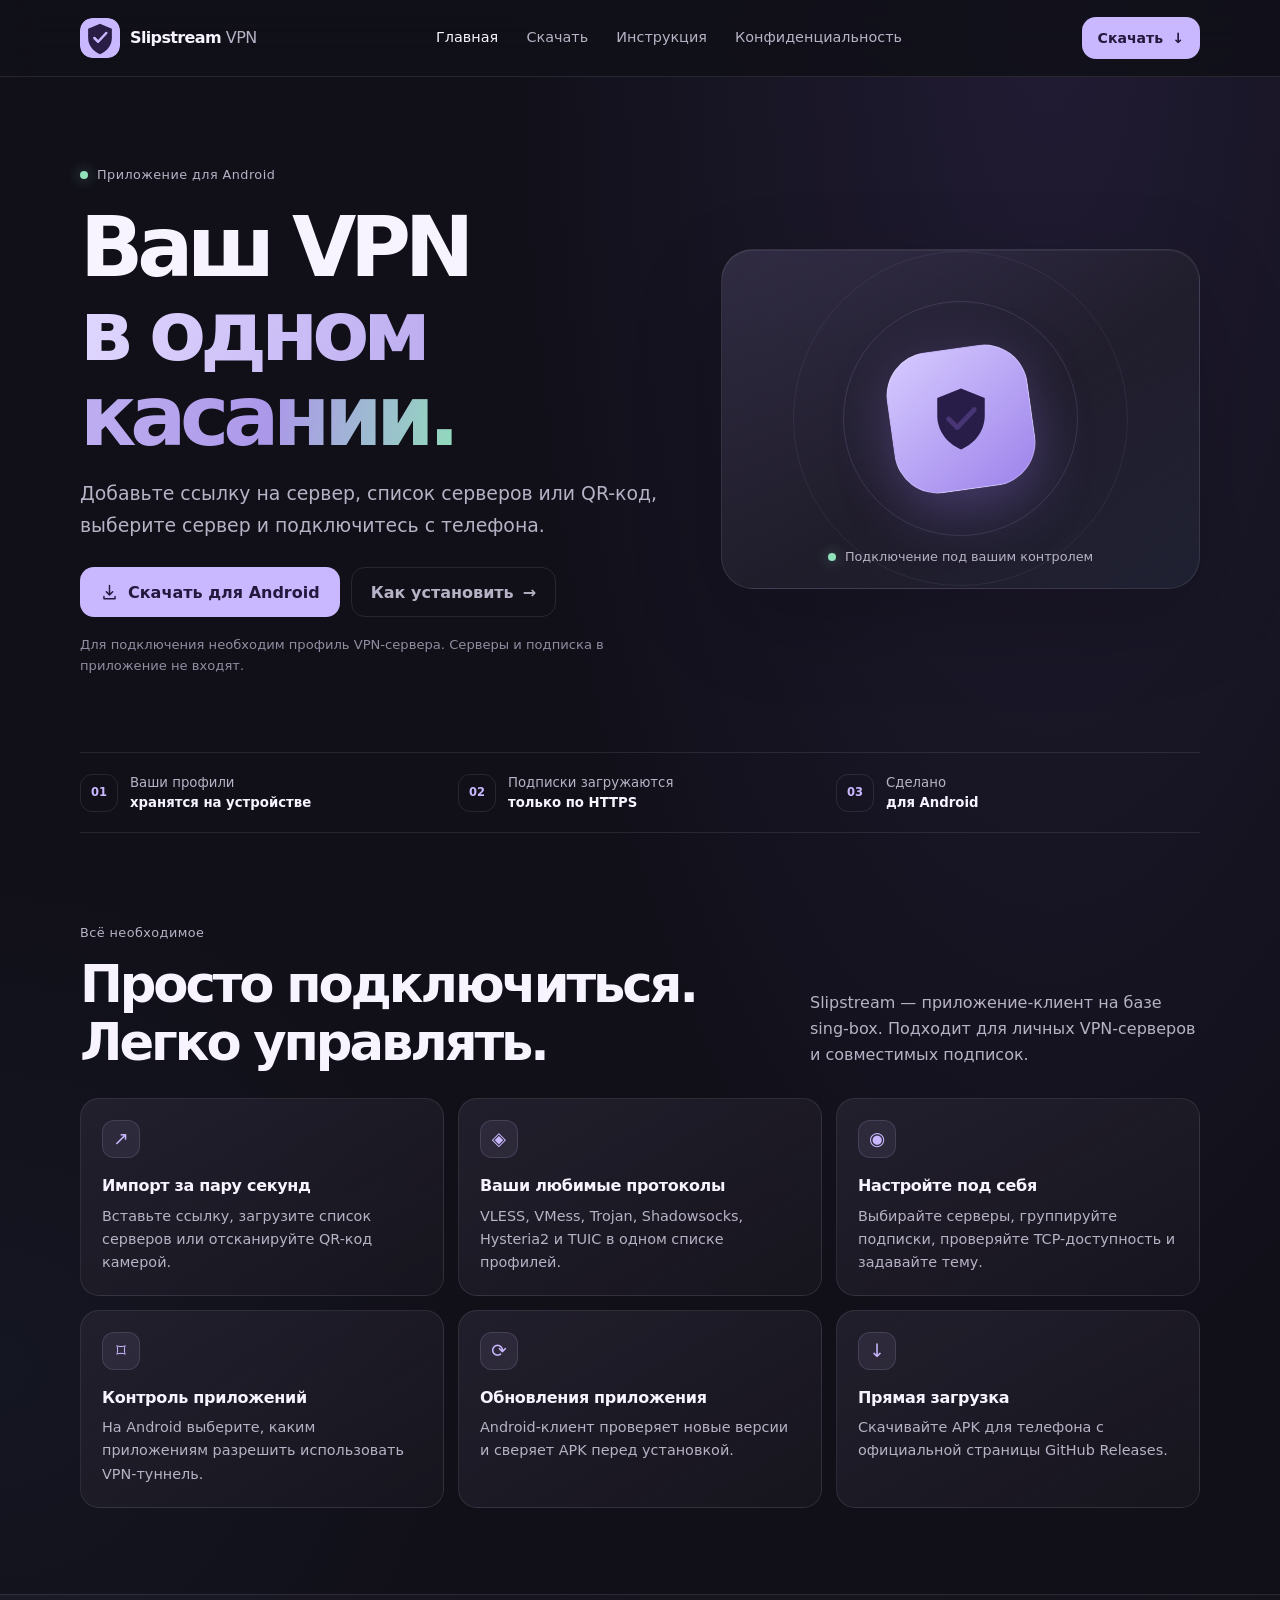
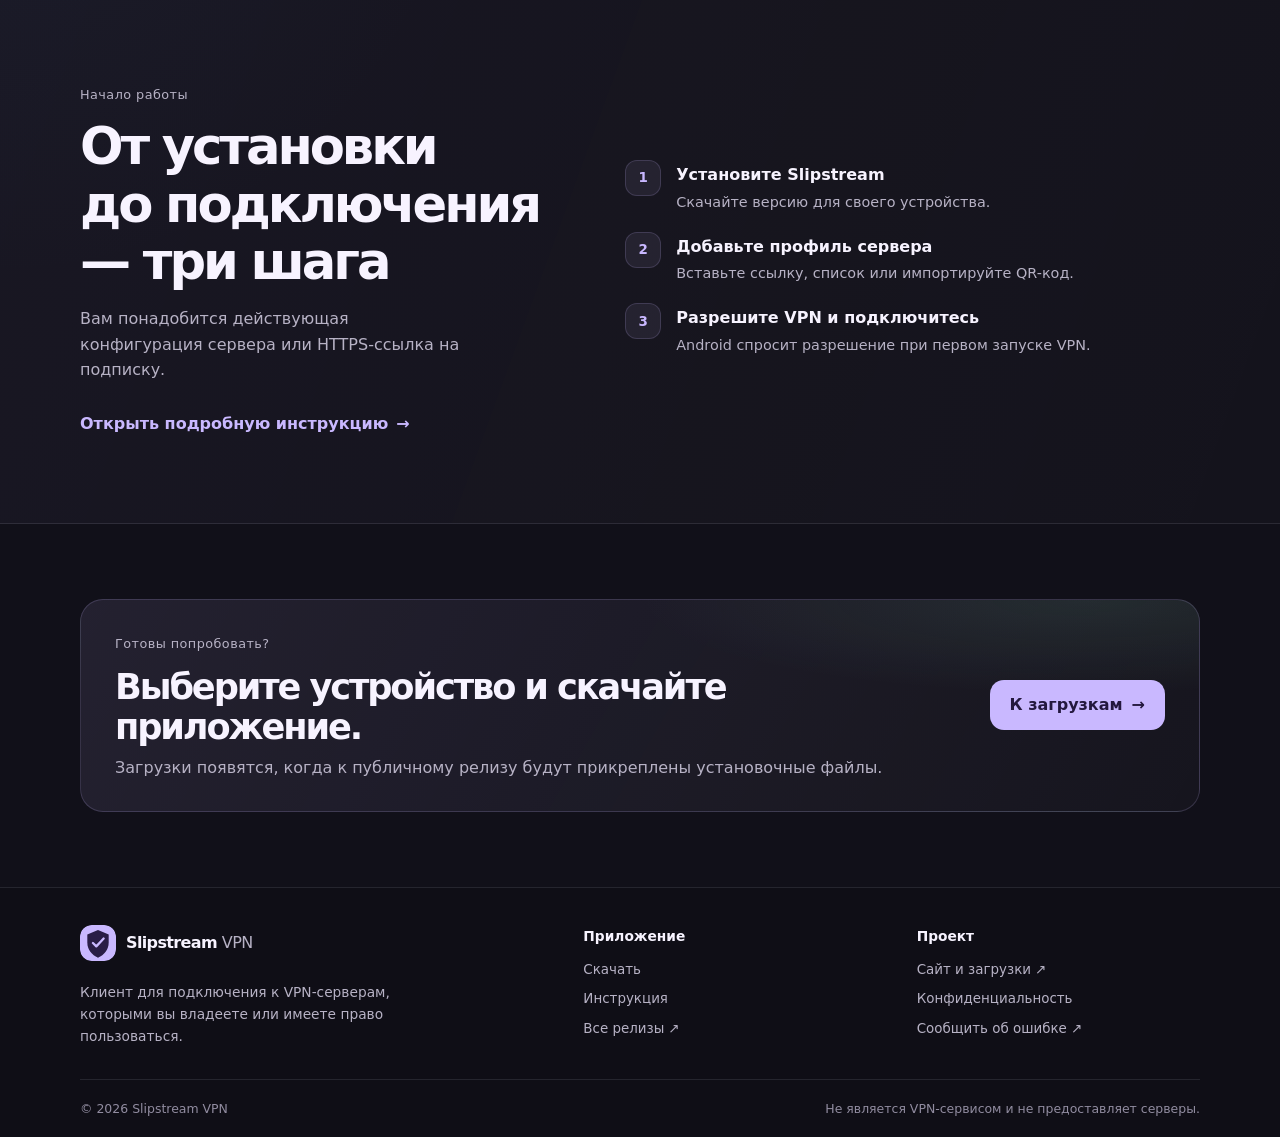
==== index.html @ 05150081 "Add files via upload" ====
<!doctype html>
<html lang="ru">
<head>
  <meta charset="utf-8">
  <meta name="viewport" content="width=device-width, initial-scale=1">
  <meta name="theme-color" content="#111019">
  <meta name="description" content="Slipstream VPN для Android — добавьте свой сервер или подписку и подключайтесь одним нажатием.">
  <meta property="og:type" content="website">
  <meta property="og:title" content="Slipstream VPN — ваш VPN-клиент">
  <meta property="og:description" content="Скачайте приложение, добавьте профиль своего сервера и подключитесь в одно касание.">
  <title>Slipstream VPN — ваш VPN-клиент</title>
  <link rel="icon" href="favicon.svg" type="image/svg+xml">
  <link rel="stylesheet" href="styles.css">
  <script src="app.js" defer></script>
</head>
<body>
  <header class="site-header">
    <div class="container header-inner">
      <a class="brand" href="index.html" aria-label="Slipstream VPN — главная">
        <img src="favicon.svg" alt="" width="40" height="40">
        <span>Slipstream <span class="brand-light">VPN</span></span>
      </a>
      <details class="mobile-nav">
        <summary aria-label="Открыть меню"><span></span><span></span><span></span></summary>
        <nav class="nav nav-mobile" aria-label="Основная навигация">
          <a aria-current="page" href="index.html">Главная</a>
          <a href="downloads.html">Скачать</a>
          <a href="guide.html">Инструкция</a>
          <a href="privacy.html">Конфиденциальность</a>
        </nav>
      </details>
      <nav class="nav nav-desktop" aria-label="Основная навигация">
        <a aria-current="page" href="index.html">Главная</a>
        <a href="downloads.html">Скачать</a>
        <a href="guide.html">Инструкция</a>
        <a href="privacy.html">Конфиденциальность</a>
      </nav>
      <a class="button button-small button-primary header-cta" href="downloads.html">Скачать <span aria-hidden="true">↓</span></a>
    </div>
  </header>

  <main>
    <section class="container hero">
      <div class="hero-copy">
        <span class="eyebrow"><span class="status-dot"></span> Приложение для Android</span>
        <h1>Ваш VPN<br><span class="text-gradient">в одном касании.</span></h1>
        <p class="lead">Добавьте ссылку на сервер, список серверов или QR-код, выберите сервер и подключитесь с телефона.</p>
        <div class="hero-actions">
          <a class="button button-primary" href="downloads.html">
            <svg viewBox="0 0 24 24" fill="none" aria-hidden="true"><path d="M12 3v12m0 0 4-4m-4 4-4-4M5 17v3h14v-3" stroke="currentColor" stroke-width="1.8" stroke-linecap="round" stroke-linejoin="round"/></svg>
            Скачать для Android
          </a>
          <a class="button button-quiet" href="guide.html">
            Как установить <span aria-hidden="true">→</span>
          </a>
        </div>
        <p class="micro-copy">Для подключения необходим профиль VPN-сервера. Серверы и подписка в приложение не входят.</p>
      </div>
      <div class="hero-visual" aria-hidden="true">
        <div class="orbit orbit-one"></div>
        <div class="orbit orbit-two"></div>
        <div class="hero-shield">
          <svg viewBox="0 0 80 80" fill="none"><path d="M40 8 15 18v18c0 17 10.4 29.5 25 36 14.6-6.5 25-19 25-36V18L40 8Z" fill="currentColor"/><path d="m27 40 9 9 18-19" stroke="#483576" stroke-width="5" stroke-linecap="round" stroke-linejoin="round"/></svg>
        </div>
        <div class="visual-caption"><span class="status-dot"></span> Подключение под вашим контролем</div>
      </div>
    </section>

    <section class="container trust-strip" aria-label="Основные сведения">
      <div><span class="trust-icon">01</span><span>Ваши профили<br><strong>хранятся на устройстве</strong></span></div>
      <div><span class="trust-icon">02</span><span>Подписки загружаются<br><strong>только по HTTPS</strong></span></div>
      <div><span class="trust-icon">03</span><span>Сделано<br><strong>для Android</strong></span></div>
    </section>

    <section class="section container" aria-labelledby="features-title">
      <div class="section-heading">
        <div><span class="eyebrow">Всё необходимое</span><h2 id="features-title">Просто подключиться.<br>Легко управлять.</h2></div>
        <p>Slipstream — приложение-клиент на базе sing-box. Подходит для личных VPN-серверов и совместимых подписок.</p>
      </div>
      <div class="feature-grid">
        <article class="feature-card"><span class="feature-icon">↗</span><h3>Импорт за пару секунд</h3><p>Вставьте ссылку, загрузите список серверов или отсканируйте QR-код камерой.</p></article>
        <article class="feature-card"><span class="feature-icon">◈</span><h3>Ваши любимые протоколы</h3><p>VLESS, VMess, Trojan, Shadowsocks, Hysteria2 и TUIC в одном списке профилей.</p></article>
        <article class="feature-card"><span class="feature-icon">◉</span><h3>Настройте под себя</h3><p>Выбирайте серверы, группируйте подписки, проверяйте TCP-доступность и задавайте тему.</p></article>
        <article class="feature-card"><span class="feature-icon">⌑</span><h3>Контроль приложений</h3><p>На Android выберите, каким приложениям разрешить использовать VPN-туннель.</p></article>
        <article class="feature-card"><span class="feature-icon">⟳</span><h3>Обновления приложения</h3><p>Android-клиент проверяет новые версии и сверяет APK перед установкой.</p></article>
        <article class="feature-card"><span class="feature-icon">↓</span><h3>Прямая загрузка</h3><p>Скачивайте APK для телефона с официальной страницы GitHub Releases.</p></article>
      </div>
    </section>

    <section class="section section-tinted">
      <div class="container split-section">
        <div>
          <span class="eyebrow">Начало работы</span>
          <h2>От установки<br>до подключения — три шага</h2>
          <p class="muted">Вам понадобится действующая конфигурация сервера или HTTPS-ссылка на подписку.</p>
          <a class="text-link" href="guide.html">Открыть подробную инструкцию <span aria-hidden="true">→</span></a>
        </div>
        <ol class="step-list">
          <li><span>1</span><div><strong>Установите Slipstream</strong><p>Скачайте версию для своего устройства.</p></div></li>
          <li><span>2</span><div><strong>Добавьте профиль сервера</strong><p>Вставьте ссылку, список или импортируйте QR-код.</p></div></li>
          <li><span>3</span><div><strong>Разрешите VPN и подключитесь</strong><p>Android спросит разрешение при первом запуске VPN.</p></div></li>
        </ol>
      </div>
    </section>

    <section class="container callout">
      <div><span class="eyebrow">Готовы попробовать?</span><h2>Выберите устройство и скачайте приложение.</h2><p>Загрузки появятся, когда к публичному релизу будут прикреплены установочные файлы.</p></div>
      <a class="button button-primary" href="downloads.html">К загрузкам <span aria-hidden="true">→</span></a>
    </section>
  </main>

  <footer class="site-footer">
    <div class="container footer-main">
      <div class="footer-about"><a class="brand" href="index.html"><img src="favicon.svg" alt="" width="36" height="36"><span>Slipstream <span class="brand-light">VPN</span></span></a><p>Клиент для подключения к VPN-серверам, которыми вы владеете или имеете право пользоваться.</p></div>
      <div class="footer-column"><strong>Приложение</strong><a href="downloads.html">Скачать</a><a href="guide.html">Инструкция</a><a href="https://github.com/Nymos-oz/Slipstream-VPN-Downloads/releases" target="_blank" rel="noopener noreferrer">Все релизы ↗</a></div>
      <div class="footer-column"><strong>Проект</strong><a href="https://github.com/Nymos-oz/Slipstream-VPN-Downloads" target="_blank" rel="noopener noreferrer">Сайт и загрузки ↗</a><a href="privacy.html">Конфиденциальность</a><a href="https://github.com/Nymos-oz/Slipstream-VPN-Downloads/issues" target="_blank" rel="noopener noreferrer">Сообщить об ошибке ↗</a></div>
    </div>
    <div class="container footer-bottom"><span>© <span data-current-year></span> Slipstream VPN</span><span>Не является VPN-сервисом и не предоставляет серверы.</span></div>
  </footer>
</body>
</html>
---- styles.css ----
:root {
  color-scheme: dark;
  --bg: #111019;
  --surface: #191720;
  --surface-raised: #211f2a;
  --border: rgba(235, 230, 255, .1);
  --text: #f7f3ff;
  --muted: #b7b2c5;
  --subtle: #918ca0;
  --accent: #c9b8ff;
  --accent-strong: #ad92ff;
  --accent-ink: #24183e;
  --green: #91e2ba;
  --radius: 24px;
  font-synthesis: none;
  text-rendering: optimizeLegibility;
}

* { box-sizing: border-box; }

html { min-width: 320px; scroll-behavior: smooth; scroll-padding-top: 90px; }

body {
  min-width: 320px;
  margin: 0;
  background:
    radial-gradient(ellipse at 82% 0%, rgba(116, 87, 190, .16), transparent 34rem),
    radial-gradient(ellipse at 0% 50%, rgba(57, 91, 128, .08), transparent 30rem),
    var(--bg);
  color: var(--text);
  font: 16px/1.6 Inter, ui-sans-serif, system-ui, -apple-system, "Segoe UI", sans-serif;
  -webkit-font-smoothing: antialiased;
}

body, button, a { -webkit-tap-highlight-color: transparent; }
a { color: var(--accent); }
a:hover { color: #e2d9ff; }
a:focus-visible, button:focus-visible, summary:focus-visible {
  outline: 3px solid var(--accent);
  outline-offset: 4px;
}

::selection { background: rgba(201, 184, 255, .32); color: var(--text); }

.container { width: min(1120px, calc(100% - 44px)); margin-inline: auto; }

.site-header {
  position: sticky;
  z-index: 10;
  top: 0;
  border-bottom: 1px solid var(--border);
  background: rgba(17, 16, 25, .88);
  backdrop-filter: blur(18px);
}

.header-inner { display: flex; min-height: 76px; align-items: center; justify-content: space-between; gap: 25px; }
.brand { display: inline-flex; flex: 0 0 auto; align-items: center; gap: 10px; color: var(--text); font-weight: 760; letter-spacing: -.04em; text-decoration: none; }
.brand img { display: block; border-radius: 12px; }
.brand-light { color: var(--muted); font-weight: 520; }
.nav { display: flex; align-items: center; gap: clamp(14px, 2.2vw, 29px); }
.nav a, .footer-column a { color: var(--muted); font-size: .9rem; text-decoration: none; }
.nav a:hover, .footer-column a:hover { color: var(--text); }
.nav a[aria-current="page"] { color: var(--text); }
.header-cta { min-height: 42px !important; }
.mobile-nav { display: none; }

.button {
  display: inline-flex;
  min-height: 50px;
  align-items: center;
  justify-content: center;
  gap: 9px;
  padding: 0 19px;
  border: 1px solid transparent;
  border-radius: 14px;
  font: inherit;
  font-weight: 700;
  text-align: center;
  text-decoration: none;
  transition: transform .18s ease, background .18s ease, border-color .18s ease;
}
.button:hover { transform: translateY(-2px); }
.button svg { width: 19px; height: 19px; flex: 0 0 auto; }
.button-primary { background: var(--accent); color: var(--accent-ink); }
.button-primary:hover { background: #d7cbff; color: var(--accent-ink); }
.button-secondary { border-color: var(--border); background: rgba(255,255,255,.025); color: var(--text); }
.button-secondary:hover, .button-quiet:hover { border-color: rgba(201,184,255,.42); background: rgba(201,184,255,.07); color: var(--text); }
.button-quiet { border-color: var(--border); background: transparent; color: var(--muted); }
.button-small { min-height: 43px; padding-inline: 15px; font-size: .88rem; }

.hero { display: grid; grid-template-columns: minmax(0, 1.1fr) minmax(300px, .9fr); gap: 56px; align-items: center; padding-block: 84px 76px; }
.hero-copy { max-width: 625px; }
.eyebrow { display: inline-flex; align-items: center; gap: 9px; color: var(--muted); font-size: .8rem; letter-spacing: .035em; }
.status-dot { width: 8px; height: 8px; flex: 0 0 auto; border-radius: 50%; background: var(--green); box-shadow: 0 0 14px rgba(145,226,186,.48); }
h1, h2, h3, p { overflow-wrap: anywhere; }
.hero h1 { margin: 19px 0 17px; font-size: clamp(3rem, 6.5vw, 5.2rem); line-height: 1.02; letter-spacing: -.075em; }
.text-gradient { background: linear-gradient(100deg, #e0d7ff, #ac98e9 74%, #91dabb); background-clip: text; color: transparent; }
.lead { max-width: 660px; margin: 0; color: var(--muted); font-size: clamp(1.05rem, 2vw, 1.18rem); line-height: 1.7; }
.hero-actions { display: flex; flex-wrap: wrap; gap: 11px; margin-top: 26px; }
.micro-copy { margin: 17px 0 0; color: var(--subtle); font-size: .82rem; }

.hero-visual {
  position: relative;
  display: grid;
  min-height: 340px;
  place-items: center;
  overflow: hidden;
  border: 1px solid var(--border);
  border-radius: 32px;
  background: linear-gradient(145deg, rgba(201,184,255,.14), rgba(34,31,45,.8) 55%, rgba(74,114,129,.12));
  box-shadow: inset 0 1px rgba(255,255,255,.06), 0 30px 90px rgba(0,0,0,.2);
}
.orbit { position: absolute; width: 235px; height: 235px; border: 1px solid rgba(201,184,255,.14); border-radius: 50%; }
.orbit-two { width: 335px; height: 335px; border-color: rgba(201,184,255,.08); }
.hero-shield { z-index: 1; display: grid; width: 142px; height: 142px; place-items: center; border: 1px solid rgba(255,255,255,.2); border-radius: 44px; background: linear-gradient(145deg, #d6caff, #9d83eb); box-shadow: 0 18px 55px rgba(148,117,231,.34); transform: rotate(-8deg); }
.hero-shield svg { width: 76px; height: 76px; color: #281c49; transform: rotate(8deg); }
.visual-caption { position: absolute; bottom: 20px; display: flex; align-items: center; gap: 9px; color: var(--muted); font-size: .8rem; }

.trust-strip { display: grid; grid-template-columns: repeat(3, 1fr); gap: 14px; padding: 20px 0; border-top: 1px solid var(--border); border-bottom: 1px solid var(--border); }
.trust-strip > div { display: flex; align-items: center; gap: 12px; color: var(--muted); font-size: .83rem; line-height: 1.45; }
.trust-strip strong { color: var(--text); font-weight: 600; }
.trust-icon { display: grid; width: 38px; height: 38px; flex: 0 0 auto; place-items: center; border: 1px solid var(--border); border-radius: 12px; color: var(--accent); font-size: .72rem; font-weight: 700; }

.section { padding-block: 86px; }
.section-heading { display: flex; align-items: end; justify-content: space-between; gap: 28px; margin-bottom: 27px; }
.section-heading h2, .split-section h2, .callout h2 { margin: 12px 0 0; font-size: clamp(2rem, 4vw, 3.2rem); line-height: 1.12; letter-spacing: -.06em; }
.section-heading > p { max-width: 390px; margin: 0 0 4px; color: var(--muted); }
.feature-grid { display: grid; grid-template-columns: repeat(3, minmax(0, 1fr)); gap: 14px; }
.feature-card { min-height: 191px; padding: 21px; border: 1px solid var(--border); border-radius: 19px; background: linear-gradient(150deg, rgba(37,34,48,.84), rgba(25,23,32,.72)); }
.feature-icon { display: grid; width: 38px; height: 38px; place-items: center; border: 1px solid rgba(201,184,255,.15); border-radius: 12px; background: rgba(201,184,255,.08); color: var(--accent); font-size: 1.16rem; }
.feature-card h3 { margin: 15px 0 6px; font-size: 1rem; letter-spacing: -.02em; }
.feature-card p { margin: 0; color: var(--muted); font-size: .9rem; }

.section-tinted { border-block: 1px solid var(--border); background: linear-gradient(110deg, rgba(201,184,255,.045), rgba(255,255,255,.012)); }
.split-section { display: grid; grid-template-columns: .9fr 1.1fr; gap: 75px; align-items: center; }
.split-section h2 { margin-bottom: 13px; }
.muted { color: var(--muted); }
.split-section .muted { max-width: 390px; }
.text-link { display: inline-flex; gap: 8px; margin-top: 12px; font-weight: 650; text-decoration: none; }
.step-list { display: grid; gap: 18px; margin: 0; padding: 0; list-style: none; }
.step-list li { display: flex; gap: 15px; align-items: flex-start; }
.step-list li > span, .doc-number { display: grid; width: 36px; height: 36px; flex: 0 0 auto; place-items: center; border: 1px solid rgba(201,184,255,.17); border-radius: 12px; background: rgba(201,184,255,.08); color: var(--accent); font-size: .84rem; font-weight: 700; }
.step-list strong { display: block; margin-top: 2px; }
.step-list p { margin: 3px 0 0; color: var(--muted); font-size: .9rem; }

.callout { display: flex; align-items: center; justify-content: space-between; gap: 24px; margin-block: 75px; padding: 30px 34px; border: 1px solid rgba(201,184,255,.18); border-radius: 23px; background: radial-gradient(ellipse at 90% 0%, rgba(145,226,186,.1), transparent 28rem), linear-gradient(120deg, rgba(201,184,255,.1), rgba(255,255,255,.025)); }
.callout h2 { max-width: 620px; font-size: clamp(1.6rem, 3vw, 2.2rem); }
.callout p { margin: 9px 0 0; color: var(--muted); }
.callout .button { flex: 0 0 auto; }

.site-footer { border-top: 1px solid var(--border); background: rgba(0,0,0,.1); }
.footer-main { display: grid; grid-template-columns: 1.6fr 1fr 1fr; gap: 50px; padding-block: 37px 32px; }
.footer-about p { max-width: 350px; margin: 13px 0 0; color: var(--muted); font-size: .86rem; }
.footer-column { display: flex; flex-direction: column; align-items: flex-start; gap: 8px; }
.footer-column strong { margin-bottom: 4px; font-size: .86rem; }
.footer-column a { font-size: .84rem; }
.footer-bottom { display: flex; min-height: 58px; flex-wrap: wrap; align-items: center; justify-content: space-between; gap: 12px; border-top: 1px solid var(--border); color: var(--subtle); font-size: .78rem; }
.footer-bottom .brand { color: var(--muted); }
.footer-bottom > a:not(.brand) { color: var(--muted); }

.page-main { min-height: calc(100vh - 200px); padding-block: 30px 80px; }
.breadcrumbs { display: flex; gap: 9px; align-items: center; color: var(--subtle); font-size: .82rem; }
.breadcrumbs a { color: var(--muted); text-decoration: none; }
.page-intro { max-width: 770px; padding-block: 37px 39px; }
.page-intro h1 { margin: 14px 0 12px; font-size: clamp(2.5rem, 5.5vw, 4rem); line-height: 1.08; letter-spacing: -.07em; }
.page-intro .micro-copy { margin-top: 12px; }

.download-grid { display: grid; grid-template-columns: repeat(2, minmax(0, 1fr)); gap: 16px; }
.download-grid-page { align-items: stretch; }
.download-card { display: flex; min-height: 292px; flex-direction: column; padding: 24px; border: 1px solid var(--border); border-radius: var(--radius); background: linear-gradient(150deg, rgba(37,34,48,.94), rgba(25,23,32,.97)); box-shadow: 0 15px 48px rgba(0,0,0,.12); }
.download-card-large { min-height: 330px; padding: 27px; }
.card-top { display: flex; align-items: center; justify-content: space-between; gap: 12px; }
.platform-icon { display: grid; width: 46px; height: 46px; place-items: center; border: 1px solid var(--border); border-radius: 15px; background: rgba(255,255,255,.04); color: var(--accent); font-size: 1.25rem; }
.platform-icon-large { width: 52px; height: 52px; font-size: 1.5rem; }
.badge { padding: 5px 10px; border: 1px solid var(--border); border-radius: 999px; color: var(--muted); font-size: .76rem; white-space: nowrap; }
.badge-live { border-color: rgba(145,226,186,.25); color: var(--green); }
.download-card h2, .download-card h3 { margin: 18px 0 5px; font-size: 1.42rem; letter-spacing: -.03em; }
.download-card > p { margin: 0; color: var(--muted); font-size: .94rem; }
.card-meta { display: flex; flex-wrap: wrap; gap: 7px 15px; margin-top: 13px; color: var(--muted); font-size: .83rem; }
.card-action { margin-top: auto; padding-top: 22px; }
.card-action .button { width: 100%; }
.download-status { min-height: 1.45em; margin: 10px 0 0; color: var(--muted); font-size: .8rem; }

.notice { display: flex; gap: 13px; margin-top: 15px; padding: 15px 17px; border: 1px solid rgba(201,184,255,.15); border-radius: 17px; background: rgba(201,184,255,.05); color: var(--muted); font-size: .89rem; }
.notice strong { color: var(--text); }
.notice-symbol { display: grid; width: 22px; height: 22px; flex: 0 0 auto; place-items: center; border: 1px solid rgba(201,184,255,.26); border-radius: 50%; color: var(--accent); font-size: .77rem; font-weight: 700; }
.notice-warning { border-color: rgba(255,205,125,.18); background: rgba(255,205,125,.045); }
.notice-warning .notice-symbol { border-color: rgba(255,205,125,.32); color: #ffd58b; }
.compact-section { padding-block: 50px 35px; }
.compact-section h2 { margin-top: 0; font-size: 1.5rem; letter-spacing: -.035em; }
.prose { color: var(--muted); }
.prose h2 { margin: 30px 0 8px; color: var(--text); font-size: 1.3rem; letter-spacing: -.03em; }
.prose h2:first-child { margin-top: 0; }
.prose p { margin: 9px 0; }
.prose li { margin-block: 7px; }
.prose a { text-underline-offset: 3px; }
.inline-cta { display: flex; align-items: center; justify-content: space-between; gap: 18px; padding: 20px 0; border-top: 1px solid var(--border); }
.inline-cta h2 { margin: 0; font-size: 1.1rem; }
.inline-cta p { margin: 4px 0 0; color: var(--muted); font-size: .9rem; }
.inline-cta .text-link { margin: 0; white-space: nowrap; }

.guide-index { display: flex; flex-wrap: wrap; gap: 8px; margin: 2px 0 42px; }
.guide-index a { padding: 8px 12px; border: 1px solid var(--border); border-radius: 999px; color: var(--muted); font-size: .83rem; text-decoration: none; }
.guide-index a:hover { border-color: rgba(201,184,255,.4); color: var(--text); }
.doc-section { padding-block: 29px 35px; border-top: 1px solid var(--border); scroll-margin-top: 92px; }
.doc-heading { display: flex; gap: 14px; align-items: flex-start; margin-bottom: 22px; }
.doc-number { width: 39px; height: 39px; }
.doc-heading h2 { margin: 0; font-size: 1.55rem; letter-spacing: -.04em; }
.doc-heading p { margin: 5px 0 0; color: var(--muted); }
.instruction-list { display: grid; gap: 17px; margin: 0 0 0 53px; padding-left: 18px; }
.instruction-list li { padding-left: 4px; }
.instruction-list li::marker { color: var(--accent); font-weight: 700; }
.instruction-list strong { color: var(--text); }
.instruction-list p { margin: 3px 0 0; color: var(--muted); }
code { padding: 2px 5px; border: 1px solid var(--border); border-radius: 5px; background: rgba(255,255,255,.045); color: #e0d7ff; font-size: .88em; }
.faq-list { display: grid; gap: 9px; }
.faq-item { border: 1px solid var(--border); border-radius: 15px; background: rgba(255,255,255,.022); }
.faq-item summary { position: relative; padding: 15px 44px 15px 17px; color: var(--text); cursor: pointer; font-weight: 620; list-style: none; }
.faq-item summary::-webkit-details-marker { display: none; }
.faq-item summary::after { position: absolute; top: 50%; right: 17px; color: var(--accent); content: "+"; font-size: 1.3rem; transform: translateY(-50%); }
.faq-item[open] summary::after { content: "−"; }
.faq-item p { margin: 0; padding: 0 17px 16px; color: var(--muted); }
.issue-note { color: var(--muted); font-size: .91rem; }
.policy-content { max-width: 800px; }
.policy-content .notice { align-items: flex-start; }

@media (max-width: 860px) {
  .nav { gap: 13px; }
  .nav a { font-size: .83rem; }
  .hero { gap: 30px; }
  .hero-visual { min-height: 290px; }
  .section-heading { align-items: flex-start; flex-direction: column; gap: 10px; }
  .split-section { gap: 35px; }
  .feature-grid { grid-template-columns: repeat(2, minmax(0, 1fr)); }
}

@media (max-width: 680px) {
  .container { width: min(100% - 32px, 1120px); }
  .header-inner { min-height: 68px; gap: 12px; }
  .nav-desktop { display: none; }
  .mobile-nav { position: relative; display: block; margin-left: auto; }
  .mobile-nav > summary { display: flex; width: 42px; height: 42px; flex-direction: column; align-items: center; justify-content: center; gap: 5px; border: 1px solid var(--border); border-radius: 13px; cursor: pointer; list-style: none; }
  .mobile-nav > summary::-webkit-details-marker { display: none; }
  .mobile-nav > summary span { width: 17px; height: 2px; border-radius: 2px; background: var(--text); }
  .nav-mobile { position: absolute; top: 51px; right: 0; display: flex; min-width: 210px; flex-direction: column; align-items: stretch; gap: 0; padding: 7px; border: 1px solid var(--border); border-radius: 16px; background: #201e28; box-shadow: 0 14px 38px rgba(0,0,0,.35); }
  .nav-mobile a { padding: 10px 12px; border-radius: 10px; font-size: .92rem; }
  .nav-mobile a:hover { background: rgba(255,255,255,.05); }
  .header-cta { min-height: 39px !important; padding-inline: 12px; font-size: .82rem; }
  .hero { grid-template-columns: 1fr; gap: 25px; padding-block: 50px 36px; }
  .hero h1 { font-size: clamp(2.8rem, 12vw, 4rem); }
  .hero-visual { min-height: 235px; border-radius: 25px; }
  .hero-shield { width: 112px; height: 112px; border-radius: 36px; }
  .hero-shield svg { width: 62px; height: 62px; }
  .orbit { width: 195px; height: 195px; }
  .orbit-two { width: 275px; height: 275px; }
  .trust-strip { grid-template-columns: 1fr; gap: 14px; }
  .trust-strip > div { min-height: 38px; }
  .section { padding-block: 59px; }
  .section-heading h2, .split-section h2 { font-size: 2.15rem; }
  .feature-grid { grid-template-columns: 1fr; }
  .feature-card { min-height: unset; }
  .split-section { grid-template-columns: 1fr; gap: 26px; }
  .callout { align-items: flex-start; flex-direction: column; margin-block: 40px; padding: 24px; }
  .footer-main { grid-template-columns: 1fr 1fr; gap: 28px 20px; }
  .footer-about { grid-column: 1 / -1; }
  .footer-bottom { padding-block: 13px; }
  .download-grid { grid-template-columns: 1fr; }
  .download-card, .download-card-large { min-height: 280px; padding: 21px; }
  .page-main { padding-top: 23px; }
  .page-intro { padding-block: 32px; }
  .guide-index { margin-bottom: 30px; }
  .instruction-list { margin-left: 15px; }
  .inline-cta { align-items: flex-start; flex-direction: column; }
  .inline-cta .text-link { white-space: normal; }
}

@media (max-width: 390px) {
  .brand { gap: 7px; font-size: .92rem; }
  .brand img { width: 34px; height: 34px; }
  .header-inner { gap: 7px; }
  .hero-actions { display: grid; }
  .hero-actions .button { width: 100%; }
  .footer-main { grid-template-columns: 1fr; }
  .footer-about { grid-column: auto; }
}

@media (prefers-reduced-motion: reduce) {
  *, *::before, *::after { scroll-behavior: auto !important; transition-duration: .01ms !important; animation-duration: .01ms !important; animation-iteration-count: 1 !important; }
}
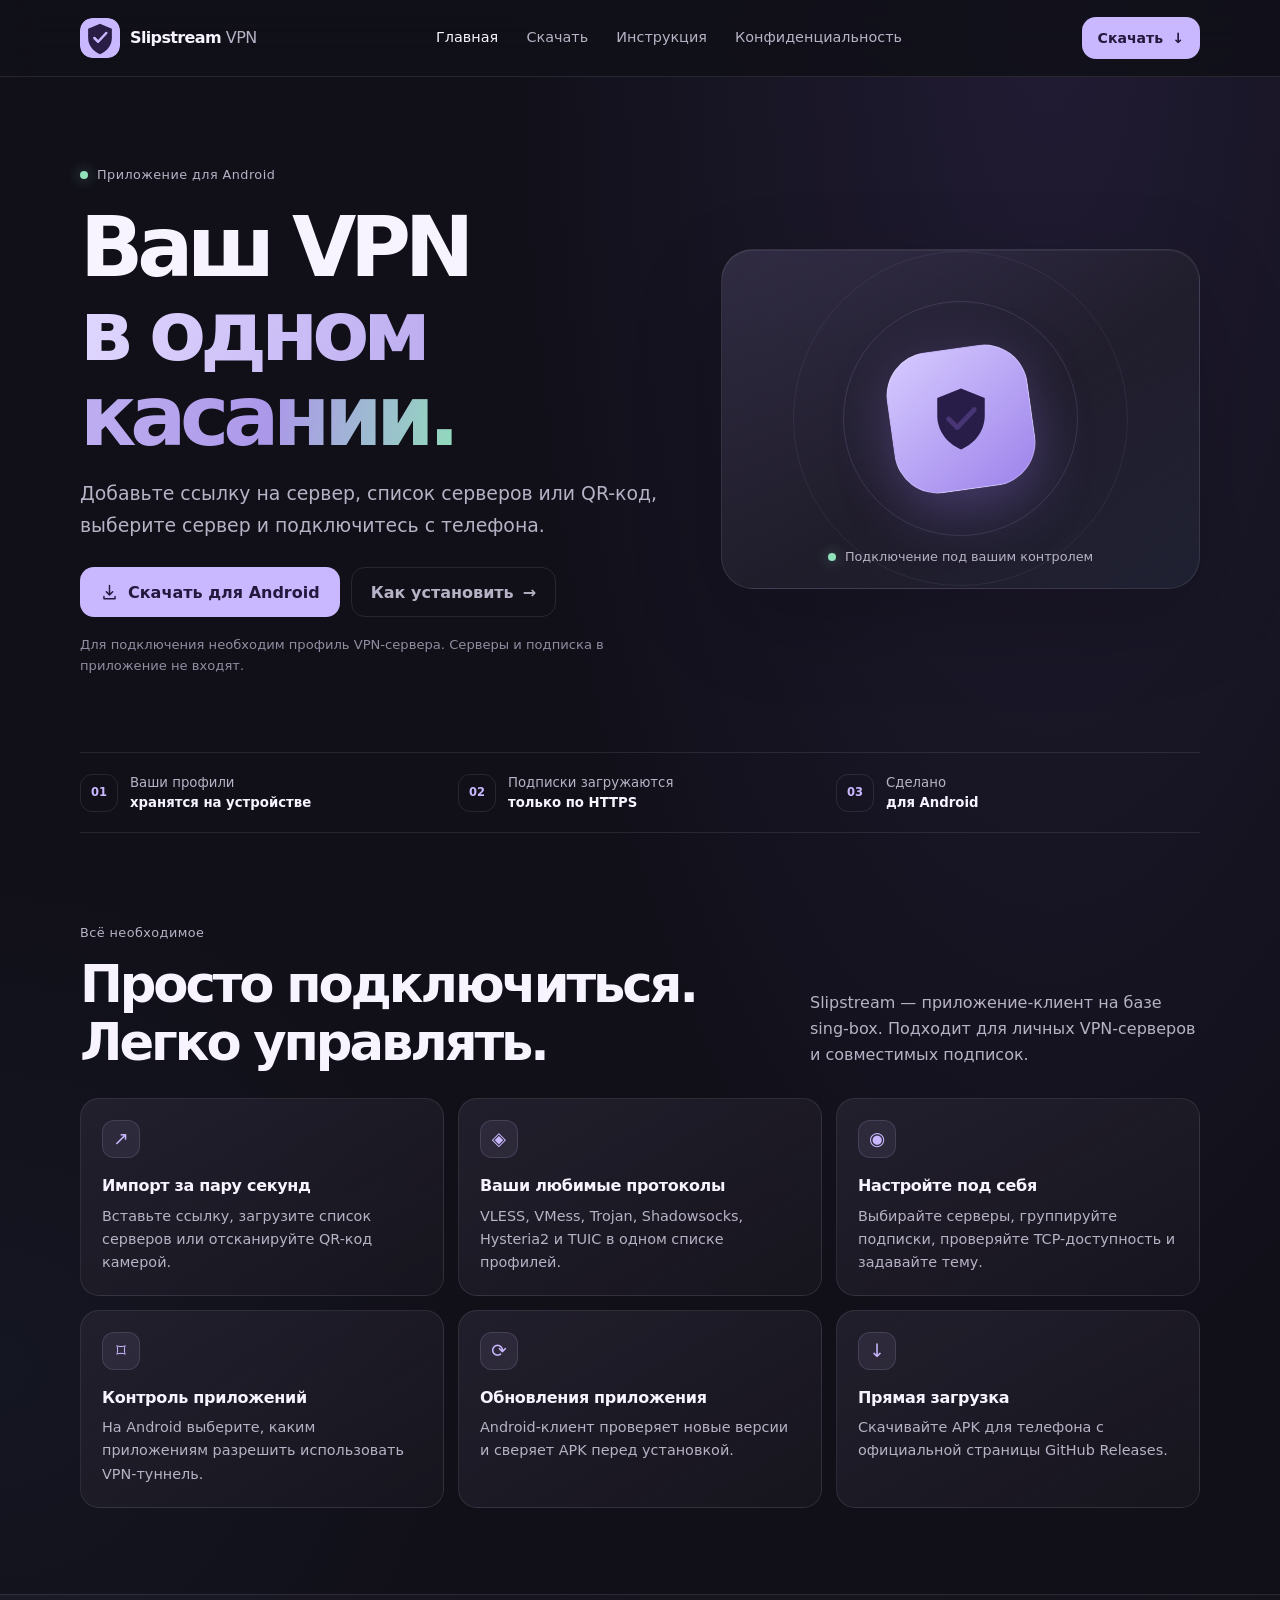
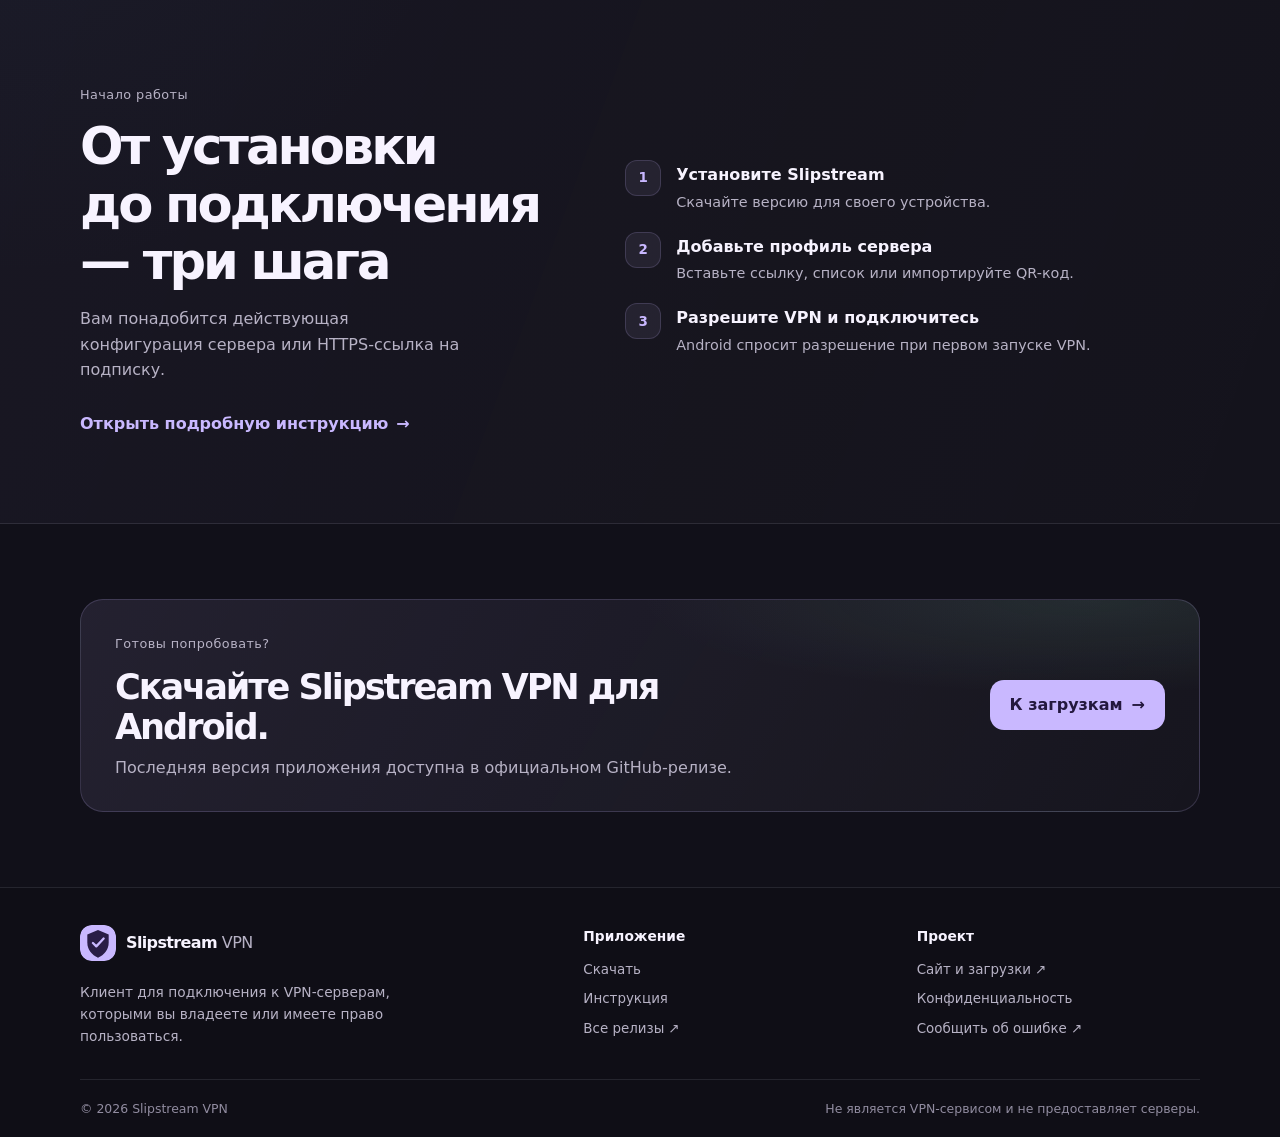
==== commit 6f97a1bf: "Add files via upload" ====
--- a/index.html
+++ b/index.html
@@ -104,7 +104,7 @@
     </section>
 
     <section class="container callout">
-      <div><span class="eyebrow">Готовы попробовать?</span><h2>Выберите устройство и скачайте приложение.</h2><p>Загрузки появятся, когда к публичному релизу будут прикреплены установочные файлы.</p></div>
+      <div><span class="eyebrow">Готовы попробовать?</span><h2>Скачайте Slipstream VPN для Android.</h2><p>Последняя версия приложения доступна в официальном GitHub-релизе.</p></div>
       <a class="button button-primary" href="downloads.html">К загрузкам <span aria-hidden="true">→</span></a>
     </section>
   </main>
